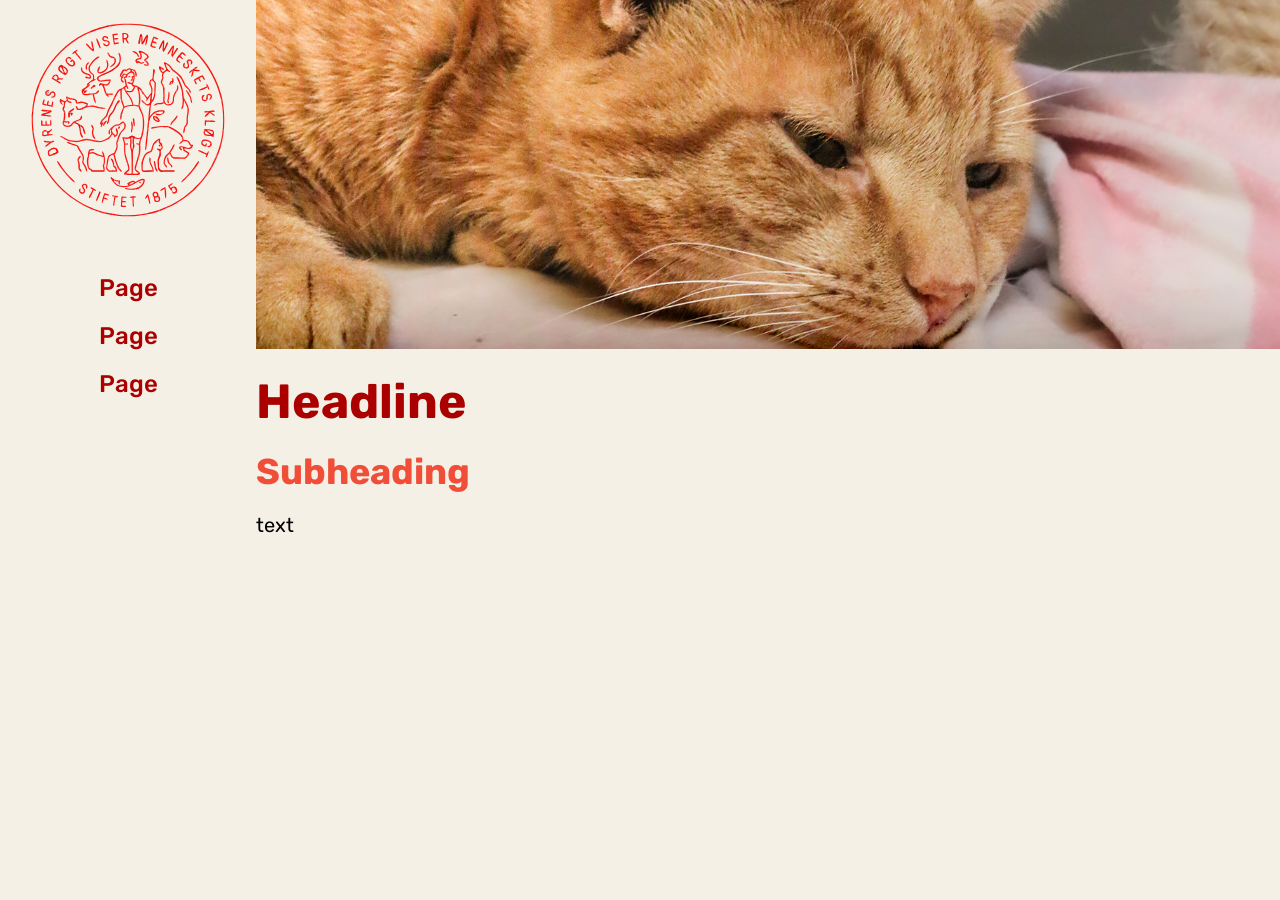
==== index.html @ ba9c7059 "kat-1" ====
<!doctype html>
<html lang="en">
  <head>
    <meta charset="UTF-8" />
    <meta name="viewport" content="width=device-width, initial-scale=1.0" />
    <title>Document</title>
    <link rel="stylesheet" href="costum.css" />
    <!-- FONT -->
    <link rel="preconnect" href="https://fonts.googleapis.com" />
    <link rel="preconnect" href="https://fonts.gstatic.com" crossorigin />
    <link
      href="https://fonts.googleapis.com/css2?family=Rubik:ital,wght@0,300..900;1,300..900&display=swap"
      rel="stylesheet"
    />
  </head>
  <body>
    <header>
      <div class="logo">
        <img src="img/logo.svg" alt="" />
      </div>
      <div class="navbar">
        <a href="page1.html">Page</a>
        <a href="page2.html">Page</a>
        <a href="page3.html">Page</a>
      </div>
    </header>
    <main>
      <img src="img/hero.jpg" alt="" />
      <h1>Headline</h1>
      <h2>Subheading</h2>
      <section>
        <p>text</p>
      </section>
    </main>
  </body>
</html>
---- costum.css ----
* {
  margin: 0;
  padding: 0;
  box-sizing: border-box;

  img {
    width: 100%;
  }
}

body {
  display: grid;
  grid-template-columns: 1fr 1fr 1fr 1fr 1fr;
  gap: none;
  background-color: var(--bg-color);
}
header {
  grid-column: 1/2;
  display: flex;
  flex-direction: column;
  padding-bottom: 100%;
  align-items: center;
  margin-top: 20px;
}
main {
  grid-column: 2/6;
}
.navbar {
  display: flex;
  flex-direction: column;
  align-items: center;
  gap: 20px;
  margin-top: 50px;
}
a {
  text-decoration: none;
  color: var(--dark-red);
  font-weight: var(--medium);
  font-family: "Rubik", sans-serif;
  font-size: 24px;
}
a:hover {
  scale: 120%;
}
.logo img {
  width: 200px;
  height: auto;
  margin: auto;
  padding: auto;
}
.logo {
  align-items: center;
}

:root {
  --bg-color: #f5f0e6;
  --light-red: #f04e38;
  --dark-red: #aa0100;
  --headline: 48px;
  --subheading: 36px;
  --text: 20px;
  --regular: 400;
  --medium: 500;
  --bold: 700;
  --black: 900;
}
h1 {
  font-size: var(--headline);
  color: var(--dark-red);
  font-weight: var(--bold);
  font-family: "Rubik", sans-serif;
  margin-top: 20px;
}
h2 {
  font-size: var(--subheading);
  color: var(--light-red);
  font-weight: var(--bold);
  font-family: "Rubik", sans-serif;
  margin-top: 20px;
}
p {
  font-size: var(--text);
  color: black;
  font-weight: var(--regular);
  font-family: "Rubik", sans-serif;
  margin-top: 20px;
}
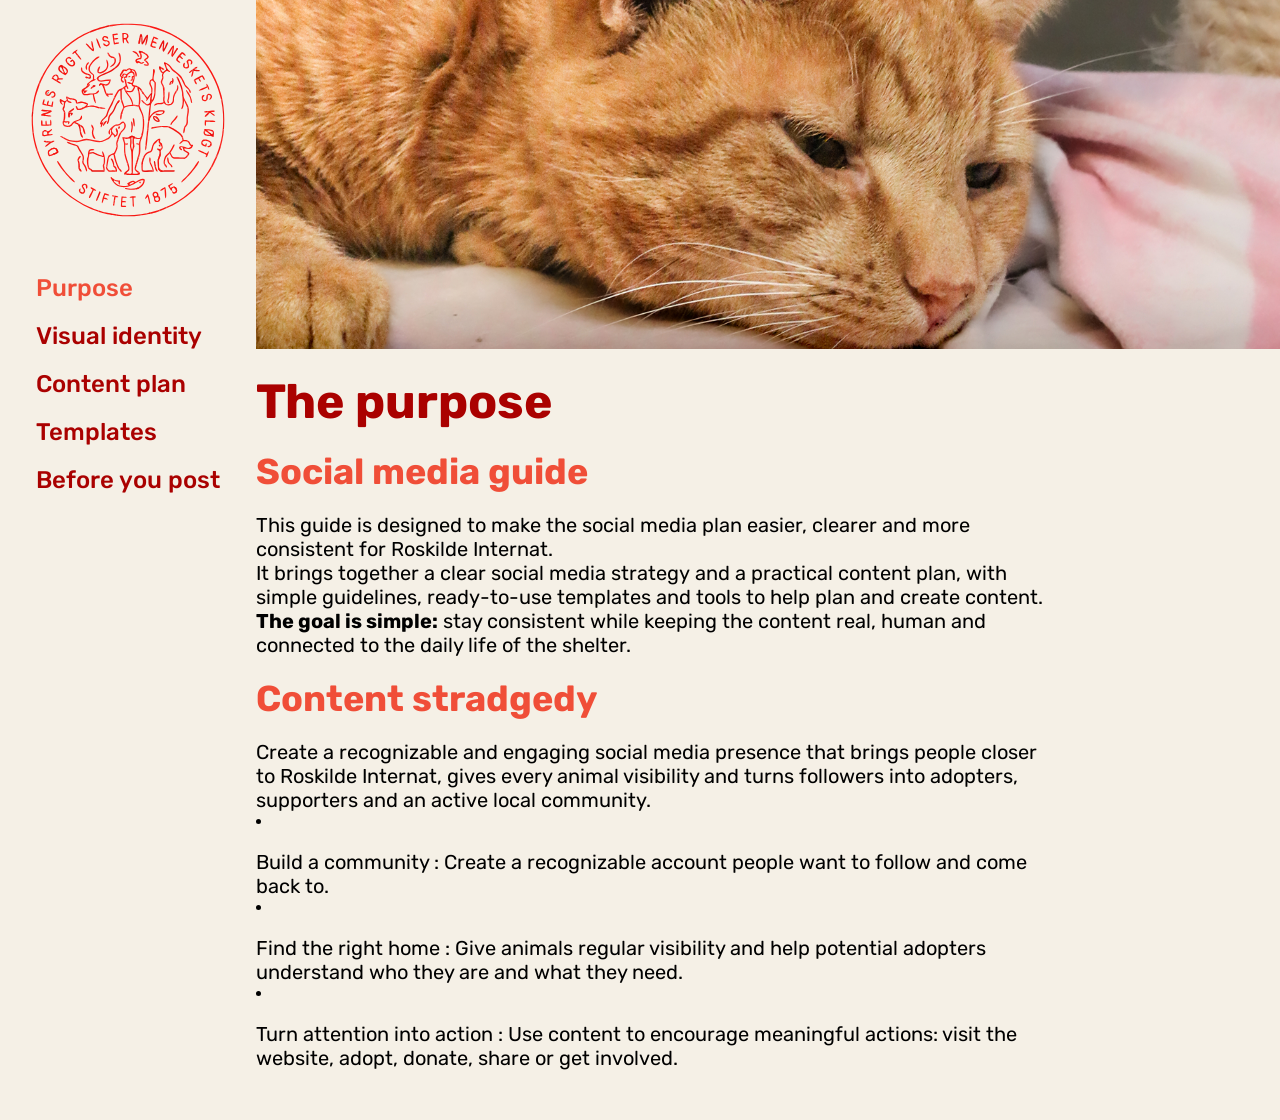
==== commit ec1e1671: "purpose page done" ====
--- a/index.html
+++ b/index.html
@@ -5,6 +5,7 @@
     <meta name="viewport" content="width=device-width, initial-scale=1.0" />
     <title>Document</title>
     <link rel="stylesheet" href="costum.css" />
+    <link rel="stylesheet" href="btn_css/purpose_btn.css" />
     <!-- FONT -->
     <link rel="preconnect" href="https://fonts.googleapis.com" />
     <link rel="preconnect" href="https://fonts.gstatic.com" crossorigin />
@@ -19,17 +20,55 @@
         <img src="img/logo.svg" alt="" />
       </div>
       <div class="navbar">
-        <a href="page1.html">Page</a>
-        <a href="page2.html">Page</a>
-        <a href="page3.html">Page</a>
+        <a id="purpose_btn" href="index.html">Purpose</a>
+        <a id="visual_btn" href="visual_identity.html">Visual identity</a>
+        <a id="contentplan_btn" href="contentplan.html">Content plan</a>
+        <a id="templates_btn" href="templates.html">Templates</a>
+        <a id="before_btn" href="beforeyoupost.html">Before you post</a>
       </div>
     </header>
     <main>
       <img src="img/hero.jpg" alt="" />
-      <h1>Headline</h1>
-      <h2>Subheading</h2>
+      <h1>The purpose</h1>
+      <h2>Social media guide</h2>
       <section>
-        <p>text</p>
+        <p style="max-width: 800px">
+          This guide is designed to make the social media plan easier, clearer
+          and more consistent for Roskilde Internat.<br />
+          It brings together a clear social media strategy and a
+          practical content plan, with simple guidelines, ready-to-use templates
+          and tools to help plan and create content.<br />
+          <strong>The goal is simple:</strong> stay consistent while keeping the
+          content real, human and connected to the daily life of the shelter.
+        </p>
+      </section>
+      <h2>Content stradgedy</h2>
+      <section style="max-width: 800px">
+        <p>
+          Create a recognizable and engaging social media presence that brings
+          people closer to Roskilde Internat, gives every animal visibility and
+          turns followers into adopters, supporters and an active local
+          community.
+        </p>
+
+        <li>
+          <p>
+            Build a community : Create a recognizable account people want to
+            follow and come back to.
+          </p>
+        </li>
+        <li>
+          <p>
+            Find the right home : Give animals regular visibility and help
+            potential adopters understand who they are and what they need.
+          </p>
+        </li>
+        <li>
+          <p>
+            Turn attention into action : Use content to encourage meaningful
+            actions: visit the website, adopt, donate, share or get involved.
+          </p>
+        </li>
       </section>
     </main>
   </body>
--- a/costum.css
+++ b/costum.css
@@ -13,6 +13,7 @@
   grid-template-columns: 1fr 1fr 1fr 1fr 1fr;
   gap: none;
   background-color: var(--bg-color);
+  margin-bottom: 50px;
 }
 header {
   grid-column: 1/2;
@@ -28,7 +29,7 @@
 .navbar {
   display: flex;
   flex-direction: column;
-  align-items: center;
+  align-items: left;
   gap: 20px;
   margin-top: 50px;
 }
@@ -40,7 +41,7 @@
   font-size: 24px;
 }
 a:hover {
-  scale: 120%;
+  scale: 110%;
 }
 .logo img {
   width: 200px;
--- a/btn_css/purpose_btn.css
+++ b/btn_css/purpose_btn.css
@@ -0,0 +1,3 @@
+#purpose_btn {
+  color: var(--light-red);
+}
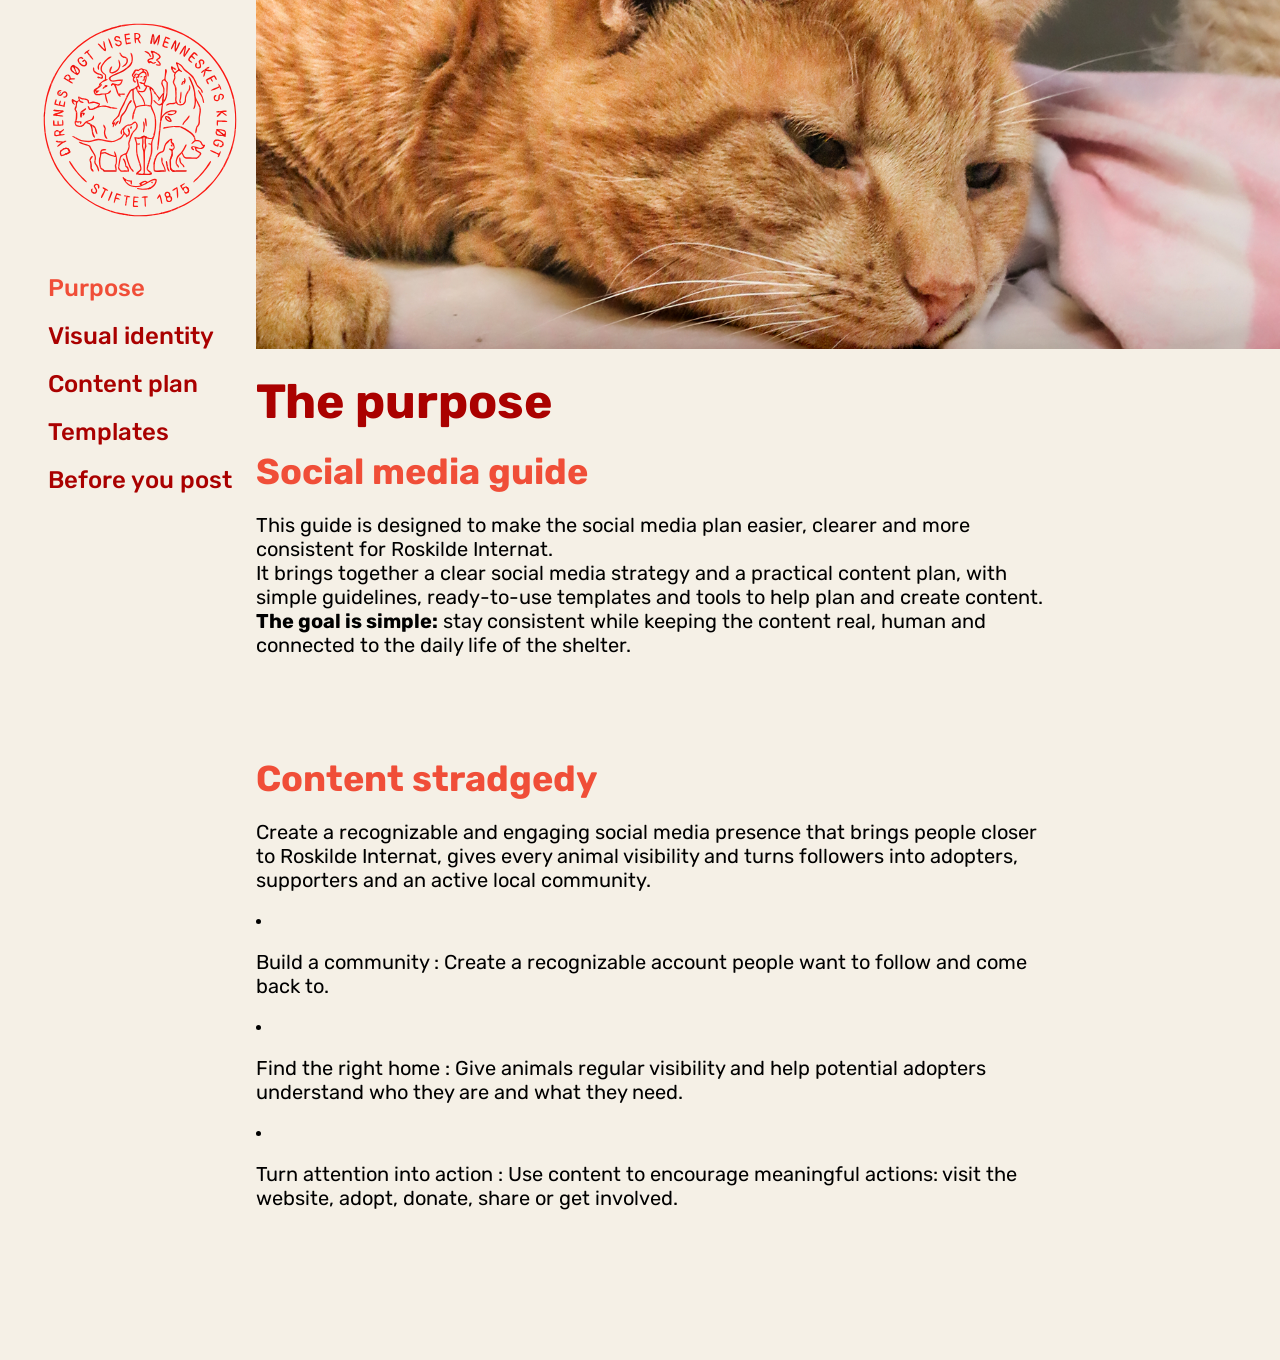
==== commit 8e984804: "visual page" ====
--- a/index.html
+++ b/index.html
@@ -9,10 +9,7 @@
     <!-- FONT -->
     <link rel="preconnect" href="https://fonts.googleapis.com" />
     <link rel="preconnect" href="https://fonts.gstatic.com" crossorigin />
-    <link
-      href="https://fonts.googleapis.com/css2?family=Rubik:ital,wght@0,300..900;1,300..900&display=swap"
-      rel="stylesheet"
-    />
+    <link href="https://fonts.googleapis.com/css2?family=Rubik:ital,wght@0,300..900;1,300..900&display=swap" rel="stylesheet" />
   </head>
   <body>
     <header>
@@ -33,41 +30,23 @@
       <h2>Social media guide</h2>
       <section>
         <p style="max-width: 800px">
-          This guide is designed to make the social media plan easier, clearer
-          and more consistent for Roskilde Internat.<br />
-          It brings together a clear social media strategy and a
-          practical content plan, with simple guidelines, ready-to-use templates
-          and tools to help plan and create content.<br />
-          <strong>The goal is simple:</strong> stay consistent while keeping the
-          content real, human and connected to the daily life of the shelter.
+          This guide is designed to make the social media plan easier, clearer and more consistent for Roskilde Internat.<br />
+          It brings together a clear social media strategy and a practical content plan, with simple guidelines, ready-to-use templates and tools to help plan and create content.<br />
+          <strong>The goal is simple:</strong> stay consistent while keeping the content real, human and connected to the daily life of the shelter.
         </p>
       </section>
       <h2>Content stradgedy</h2>
       <section style="max-width: 800px">
-        <p>
-          Create a recognizable and engaging social media presence that brings
-          people closer to Roskilde Internat, gives every animal visibility and
-          turns followers into adopters, supporters and an active local
-          community.
-        </p>
+        <p>Create a recognizable and engaging social media presence that brings people closer to Roskilde Internat, gives every animal visibility and turns followers into adopters, supporters and an active local community.</p>
 
         <li>
-          <p>
-            Build a community : Create a recognizable account people want to
-            follow and come back to.
-          </p>
+          <p>Build a community : Create a recognizable account people want to follow and come back to.</p>
         </li>
         <li>
-          <p>
-            Find the right home : Give animals regular visibility and help
-            potential adopters understand who they are and what they need.
-          </p>
+          <p>Find the right home : Give animals regular visibility and help potential adopters understand who they are and what they need.</p>
         </li>
         <li>
-          <p>
-            Turn attention into action : Use content to encourage meaningful
-            actions: visit the website, adopt, donate, share or get involved.
-          </p>
+          <p>Turn attention into action : Use content to encourage meaningful actions: visit the website, adopt, donate, share or get involved.</p>
         </li>
       </section>
     </main>
--- a/costum.css
+++ b/costum.css
@@ -22,6 +22,8 @@
   padding-bottom: 100%;
   align-items: center;
   margin-top: 20px;
+  margin-left: 40px;
+  position: fixed;
 }
 main {
   grid-column: 2/6;
@@ -85,4 +87,28 @@
   font-weight: var(--regular);
   font-family: "Rubik", sans-serif;
   margin-top: 20px;
+  margin-bottom: 20px;
 }
+
+.btn {
+  text-decoration: none;
+  color: white;
+  background-color: var(--dark-red);
+  padding: 10px;
+  width: fit-content;
+}
+.btn:hover {
+  background-color: var(--light-red);
+}
+section {
+  margin-bottom: 100px;
+}
+.rubik_black .big_letters,
+.rubik_black .fontforvisual p {
+  font-weight: var(--black);
+}
+
+.rubik_regular .big_letters,
+.rubik_regular .fontforvisual2 p {
+  font-weight: var(--regular);
+}
